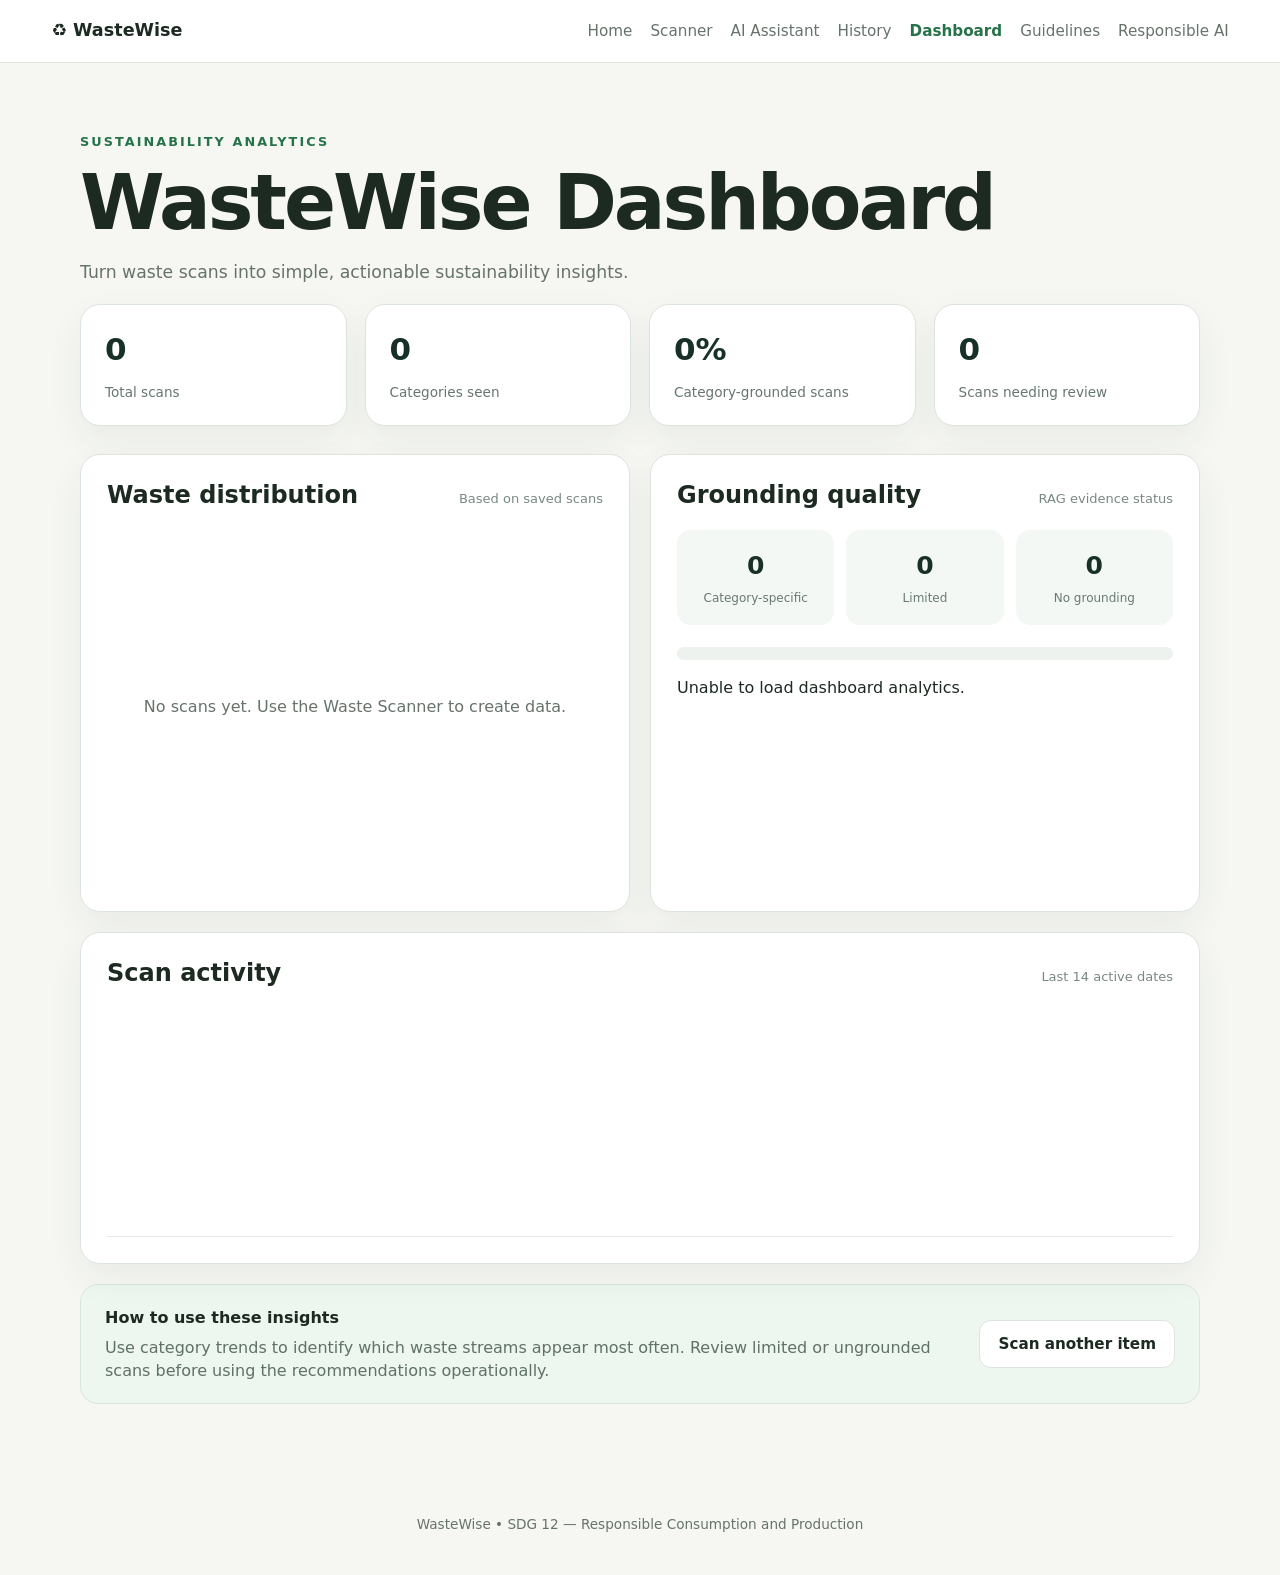
==== frontend/dashboard.html @ 445946f4 "Add WasteWise AI application" ====
<!DOCTYPE html>
<html lang="en">
<head>
  <meta charset="UTF-8" />
  <meta name="viewport" content="width=device-width, initial-scale=1.0" />
  <title>Dashboard • WasteWise</title>
  <link rel="stylesheet" href="css/style.css" />
</head>
<body>
  <header class="topbar">
    <div class="brand">♻ <span>WasteWise</span></div>
    <nav>
    <a href="index.html">Home</a>
    <a href="scanner.html">Scanner</a>
    <a href="assistant.html">AI Assistant</a>
    <a href="history.html">History</a>
    <a class="active" href="dashboard.html">Dashboard</a>
    <a href="guidelines.html">Guidelines</a>
    <a href="responsible-ai.html">Responsible AI</a>
  </nav>
  </header>

  <main class="container page dashboard-page">
    <p class="eyebrow">SUSTAINABILITY ANALYTICS</p>
    <h1>WasteWise Dashboard</h1>
    <p class="subtitle">Turn waste scans into simple, actionable sustainability insights.</p>

    <section class="stats dashboard-stats">
      <div class="metric-card"><strong id="totalScans">0</strong><span>Total scans</span></div>
      <div class="metric-card"><strong id="categoriesSeen">0</strong><span>Categories seen</span></div>
      <div class="metric-card"><strong id="groundingRate">0%</strong><span>Category-grounded scans</span></div>
      <div class="metric-card"><strong id="reviewRequired">0</strong><span>Scans needing review</span></div>
    </section>

    <section class="dashboard-grid">
      <article class="card analytics-card">
        <div class="card-heading"><h2>Waste distribution</h2><span id="distributionNote">Based on saved scans</span></div>
        <div id="categoryBars" class="bar-list"></div>
        <div id="categoryEmpty" class="empty-state hidden"><p>No scans yet. Use the Waste Scanner to create data.</p></div>
      </article>

      <article class="card analytics-card">
        <div class="card-heading"><h2>Grounding quality</h2><span>RAG evidence status</span></div>
        <div class="quality-grid">
          <div><strong id="specificCount">0</strong><span>Category-specific</span></div>
          <div><strong id="limitedCount">0</strong><span>Limited</span></div>
          <div><strong id="noneCount">0</strong><span>No grounding</span></div>
        </div>
        <div class="quality-track"><div id="groundingFill" class="quality-fill"></div></div>
        <p id="qualityText" class="muted">Run scans to see grounding quality.</p>
      </article>

      <article class="card analytics-card full-width">
        <div class="card-heading"><h2>Scan activity</h2><span>Last 14 active dates</span></div>
        <div id="dailyChart" class="daily-chart"></div>
        <div id="dailyEmpty" class="empty-state hidden"><p>No scan activity available yet.</p></div>
      </article>
    </section>

    <section class="dashboard-note">
      <div>
        <strong>How to use these insights</strong>
        <p>Use category trends to identify which waste streams appear most often. Review limited or ungrounded scans before using the recommendations operationally.</p>
      </div>
      <a class="btn secondary" href="scanner.html">Scan another item</a>
    </section>
  </main>

  <footer><p>WasteWise • SDG 12 — Responsible Consumption and Production</p></footer>
  <script src="js/dashboard.js"></script>
</body>
</html>
---- frontend/css/style.css ----
:root {
  --bg: #f6f7f2;
  --surface: #ffffff;
  --text: #1d2a22;
  --muted: #66736b;
  --line: #dde4de;
  --accent: #26734a;
  --accent-dark: #1c5c3a;
  --soft: #e9f3eb;
  --danger: #a33a2c;
  --warning-bg: #fff8e8;
  --warning-border: #ead1a2;
  --warning-text: #6f5324;
  font-family: Inter, system-ui, -apple-system, BlinkMacSystemFont, "Segoe UI", sans-serif;
}

*,
*::before,
*::after { box-sizing: border-box; }

html { scroll-behavior: smooth; }

body {
  margin: 0;
  min-width: 320px;
  background: var(--bg);
  color: var(--text);
  overflow-x: hidden;
  line-height: 1.45;
  -webkit-text-size-adjust: 100%;
}

img,
svg { max-width: 100%; }

button,
input { font: inherit; }

button { -webkit-tap-highlight-color: transparent; }

a { color: inherit; text-decoration: none; }

a:focus-visible,
button:focus-visible,
input:focus-visible,
label:focus-visible {
  outline: 3px solid rgba(38, 115, 74, .25);
  outline-offset: 2px;
}

.topbar {
  position: sticky;
  top: 0;
  z-index: 20;
  display: flex;
  align-items: center;
  justify-content: space-between;
  gap: 20px;
  width: 100%;
  padding: 14px clamp(16px, 4vw, 72px);
  background: rgba(255, 255, 255, .96);
  border-bottom: 1px solid var(--line);
  backdrop-filter: blur(10px);
}

.brand {
  flex: 0 0 auto;
  white-space: nowrap;
  font-weight: 800;
  font-size: clamp(1rem, 1.7vw, 1.1rem);
}

.topbar nav {
  display: flex;
  align-items: center;
  justify-content: flex-end;
  gap: 18px;
  flex-wrap: wrap;
  min-width: 0;
  color: var(--muted);
  font-size: .95rem;
}

.topbar nav a {
  padding: 6px 0;
  white-space: nowrap;
}

.topbar nav a:hover,
.topbar nav .active { color: var(--accent); font-weight: 700; }

.container {
  width: min(1120px, calc(100% - 40px));
  margin-inline: auto;
}

.hero {
  min-height: calc(100svh - 72px);
  display: grid;
  grid-template-columns: minmax(0, 1.15fr) minmax(300px, .85fr);
  gap: clamp(36px, 7vw, 80px);
  align-items: center;
  padding: clamp(44px, 7vw, 80px) 0;
}

.eyebrow {
  color: var(--accent);
  font-size: .8rem;
  font-weight: 800;
  letter-spacing: .16em;
  margin: 0 0 12px;
}

h1 {
  margin: 0;
  font-size: clamp(2.4rem, 6vw, 4.8rem);
  line-height: 1.02;
  letter-spacing: -.04em;
  overflow-wrap: anywhere;
}

h2,
h3 { line-height: 1.2; }

.subtitle,
.page-heading p {
  color: var(--muted);
  font-size: clamp(1rem, 1.8vw, 1.08rem);
  line-height: 1.6;
  max-width: 680px;
}

.actions {
  display: flex;
  gap: 12px;
  flex-wrap: wrap;
  margin: 28px 0;
}

.btn {
  display: inline-flex;
  justify-content: center;
  align-items: center;
  min-height: 46px;
  border: 0;
  border-radius: 12px;
  padding: 12px 18px;
  cursor: pointer;
  font-weight: 750;
  font-size: .95rem;
  transition: transform .15s ease, background-color .15s ease, border-color .15s ease;
}

.btn:hover { transform: translateY(-1px); }
.btn.primary { background: var(--accent); color: #fff; }
.btn.primary:hover { background: var(--accent-dark); }
.btn.secondary { background: var(--surface); border: 1px solid var(--line); }
.btn:disabled { opacity: .5; cursor: not-allowed; transform: none; }
.full { width: 100%; margin-top: 18px; }

.stats {
  display: flex;
  gap: clamp(18px, 4vw, 34px);
  flex-wrap: wrap;
  margin-top: 40px;
}

.stats div { display: grid; gap: 4px; min-width: 92px; }
.stats strong { font-size: 1.5rem; }
.stats span { color: var(--muted); font-size: .85rem; }

.feature-card,
.panel,
.category-card,
.card,
.metric-card {
  background: var(--surface);
  border: 1px solid var(--line);
  box-shadow: 0 14px 36px rgba(38, 58, 45, .06);
}

.feature-card,
.panel,
.category-card,
.card,
.metric-card { border-radius: 20px; }

.feature-card { padding: clamp(24px, 4vw, 38px); }
.feature-icon { font-size: clamp(2.5rem, 6vw, 3.5rem); margin-bottom: 20px; }
.feature-card h2 { margin: 0 0 8px; }
.feature-card p { color: var(--muted); line-height: 1.6; }
.text-link { color: var(--accent); font-weight: 750; }

.page { padding: clamp(40px, 6vw, 64px) 0 72px; }
.page-heading { margin-bottom: 30px; }
.page-heading h1 { font-size: clamp(2.25rem, 5vw, 3.7rem); }

.scanner-grid {
  display: grid;
  grid-template-columns: repeat(2, minmax(0, 1fr));
  gap: 24px;
  align-items: stretch;
}

.panel { padding: clamp(20px, 3vw, 26px); min-width: 0; }

.upload-box {
  min-height: 300px;
  border: 2px dashed #cfdad1;
  border-radius: 16px;
  display: grid;
  place-items: center;
  align-content: center;
  text-align: center;
  cursor: pointer;
  padding: 22px;
  background: #fbfcfa;
  transition: border-color .15s ease, background-color .15s ease;
}

.upload-box:hover { border-color: var(--accent); background: var(--soft); }
.upload-icon { font-size: 3rem; }
.upload-box h2 { margin: 12px 0 6px; }
.upload-box p { margin: 0; color: var(--muted); }

.preview {
  display: block;
  width: 100%;
  height: min(320px, 42vw);
  min-height: 220px;
  object-fit: contain;
  border-radius: 14px;
  margin-top: 18px;
  background: #f1f4f1;
}

.hidden { display: none !important; }
.status { min-height: 22px; margin: 12px 0 0; color: var(--muted); font-size: .9rem; }
.status.error { color: var(--danger); }
.panel-title { font-weight: 800; margin-bottom: 18px; }

.empty-state {
  min-height: 355px;
  display: grid;
  place-items: center;
  text-align: center;
  color: var(--muted);
  align-content: center;
  gap: 8px;
}

.empty-state div { font-size: 3rem; }

.result-row {
  display: flex;
  justify-content: space-between;
  align-items: flex-start;
  gap: 18px;
  padding: 15px 0;
  border-bottom: 1px solid var(--line);
}

.result-row span,
.result-block span { color: var(--muted); }
.result-row strong { max-width: 60%; text-align: right; overflow-wrap: anywhere; }
.result-block { padding: 18px 0; }
.result-block p { line-height: 1.5; }

.recommendation {
  background: var(--soft);
  border-radius: 14px;
  padding: 18px;
  margin-top: 6px;
}

.recommendation span { font-weight: 800; }
.recommendation p { line-height: 1.55; margin: 10px 0 8px; overflow-wrap: anywhere; }
.recommendation small { color: var(--muted); display: block; line-height: 1.45; }

.narrow { width: min(800px, calc(100% - 40px)); }

.chat-panel { padding: 18px; }

.messages {
  min-height: 430px;
  max-height: 55svh;
  overflow-y: auto;
  padding: 10px;
  display: flex;
  flex-direction: column;
  gap: 10px;
  overscroll-behavior: contain;
}

.message {
  max-width: min(80%, 680px);
  padding: 12px 14px;
  border-radius: 14px;
  line-height: 1.5;
  overflow-wrap: anywhere;
  word-break: break-word;
}

.message.assistant { background: var(--soft); align-self: flex-start; }
.message.user { background: var(--accent); color: #fff; align-self: flex-end; }

.chat-form {
  display: flex;
  gap: 10px;
  border-top: 1px solid var(--line);
  padding-top: 15px;
}

.chat-form input {
  flex: 1 1 auto;
  min-width: 0;
  border: 1px solid var(--line);
  border-radius: 12px;
  padding: 13px;
  font: inherit;
}

.category-grid {
  display: grid;
  grid-template-columns: repeat(4, minmax(0, 1fr));
  gap: 18px;
}

.category-card { padding: 22px; }
.category-card h3 { margin: 10px 0 7px; }
.category-card p { color: var(--muted); font-size: .92rem; line-height: 1.5; }

footer { text-align: center; padding: 26px 16px; color: var(--muted); font-size: .85rem; }

.source-card {
  margin-top: 4px;
  align-self: flex-start;
  width: 100%;
  max-width: 80%;
  background: #f8fbf8;
  border: 1px solid var(--line);
  border-radius: 14px;
  padding: 12px 14px;
}

.source-card > strong { display: block; margin-bottom: 8px; }
.source-item { display: flex; justify-content: space-between; gap: 14px; align-items: center; padding: 7px 0; border-top: 1px solid var(--line); font-size: .9rem; }
.source-item:first-of-type { border-top: 0; }
.source-item a { color: var(--accent); font-weight: 700; overflow-wrap: anywhere; }

.table-panel { overflow: hidden; }
.table-wrap { overflow-x: auto; -webkit-overflow-scrolling: touch; }
table { width: 100%; min-width: 680px; border-collapse: collapse; }
th, td { text-align: left; padding: 14px 12px; border-bottom: 1px solid var(--line); white-space: nowrap; }
th { color: var(--muted); font-size: .84rem; font-weight: 800; }
.badge { display: inline-flex; padding: 6px 9px; border-radius: 999px; background: var(--soft); color: var(--accent-dark); font-size: .8rem; font-weight: 800; }
.empty-state.compact { min-height: 180px; }

.review-box {
  margin-top: 12px;
  padding: 13px 15px;
  border-radius: 12px;
  border: 1px solid var(--warning-border);
  background: var(--warning-bg);
  color: var(--warning-text);
  line-height: 1.45;
}

.review-box strong { display: block; margin-bottom: 6px; }
.review-box ul { margin: 6px 0 0 18px; padding: 0; }

/* Dashboard */
.dashboard-page { padding-top: clamp(44px, 7vw, 70px); }
.dashboard-stats { margin: 0 0 28px; }
.dashboard-page .dashboard-stats { display: grid; grid-template-columns: repeat(4, minmax(0, 1fr)); gap: 18px; }
.metric-card { padding: 22px 24px; }
.metric-card strong { display: block; font-size: clamp(1.7rem, 3vw, 31px); color: #183128; overflow-wrap: anywhere; }
.metric-card span { color: #66766f; margin-top: 7px; display: block; }

.dashboard-grid { display: grid; grid-template-columns: repeat(2, minmax(0, 1fr)); gap: 20px; }
.card { padding: 26px; }
.full-width { grid-column: 1 / -1; }
.card-heading { display: flex; justify-content: space-between; gap: 18px; align-items: baseline; margin-bottom: 20px; }
.card-heading h2 { margin: 0; }
.card-heading span { color: #7a8982; font-size: 13px; }
.bar-list { display: flex; flex-direction: column; gap: 16px; }
.bar-label { display: flex; justify-content: space-between; gap: 12px; margin-bottom: 7px; color: #31453d; }
.bar-track { height: 11px; background: #edf2ee; border-radius: 999px; overflow: hidden; }
.bar-fill { height: 100%; background: #257b50; border-radius: 999px; }
.quality-grid { display: grid; grid-template-columns: repeat(3, minmax(0, 1fr)); gap: 12px; }
.quality-grid > div { background: #f4f8f4; border-radius: 14px; padding: 18px 14px; text-align: center; }
.quality-grid strong { display: block; font-size: 25px; color: #183128; }
.quality-grid span { display: block; color: #697a72; font-size: 12px; margin-top: 6px; }
.quality-track { height: 13px; background: #edf2ee; border-radius: 999px; overflow: hidden; margin: 22px 0 12px; }
.quality-fill { height: 100%; width: 0; background: #257b50; border-radius: 999px; transition: width .5s ease; }
.daily-chart { min-height: 230px; display: flex; align-items: flex-end; gap: 13px; padding: 12px 5px 5px; border-bottom: 1px solid #e4eae5; overflow-x: auto; }
.day-column { flex: 1 0 32px; min-width: 32px; height: 220px; display: flex; flex-direction: column; align-items: center; justify-content: flex-end; }
.day-value { font-size: 12px; color: #4b6259; margin-bottom: 6px; }
.day-bar-wrap { width: 100%; height: 160px; display: flex; align-items: flex-end; justify-content: center; }
.day-bar { width: min(34px, 65%); min-height: 8px; background: #257b50; border-radius: 9px 9px 0 0; }
.day-label { margin-top: 9px; font-size: 11px; color: #73827b; text-align: center; white-space: nowrap; }
.dashboard-note { margin-top: 20px; background: #edf6ef; border: 1px solid #d7e8da; border-radius: 18px; padding: 21px 24px; display: flex; justify-content: space-between; align-items: center; gap: 20px; }
.dashboard-note p { margin: 6px 0 0; color: #5f7168; max-width: 850px; }

@media (max-width: 1050px) {
  .topbar { align-items: flex-start; }
  .topbar nav { gap: 12px 16px; }
  .container { width: min(100% - 32px, 1120px); }
  .dashboard-page .dashboard-stats { grid-template-columns: repeat(2, minmax(0, 1fr)); }
  .category-grid { grid-template-columns: repeat(2, minmax(0, 1fr)); }
}

@media (max-width: 850px) {
  .topbar {
    position: sticky;
    align-items: flex-start;
    flex-direction: column;
    gap: 10px;
    padding-block: 12px;
  }

  .topbar nav {
    width: 100%;
    justify-content: flex-start;
    flex-wrap: nowrap;
    overflow-x: auto;
    padding-bottom: 2px;
    scrollbar-width: thin;
  }

  .hero,
  .scanner-grid,
  .dashboard-grid { grid-template-columns: 1fr; }

  .hero {
    min-height: auto;
    padding-top: 44px;
  }

  .feature-card { max-width: 720px; }
  .full-width { grid-column: auto; }
}

@media (max-width: 600px) {
  .container,
  .narrow { width: min(100% - 24px, 1120px); }
  .page { padding-top: 34px; }
  .page-heading { margin-bottom: 24px; }
  .page-heading h1 { font-size: clamp(2rem, 12vw, 3rem); }
  h1 { font-size: clamp(2.2rem, 12vw, 3.6rem); }

  .actions,
  .chat-form { flex-direction: column; }
  .actions .btn,
  .chat-form .btn { width: 100%; }

  .stats { gap: 18px; margin-top: 28px; }
  .scanner-grid { gap: 16px; }
  .panel { padding: 18px; border-radius: 16px; }
  .upload-box { min-height: 240px; }
  .preview { height: 260px; min-height: 180px; }
  .empty-state { min-height: 280px; }

  .result-row { gap: 12px; }
  .result-row strong { max-width: 55%; }
  .message { max-width: 92%; }
  .messages { min-height: 360px; max-height: 58svh; padding-inline: 4px; }

  .category-grid { grid-template-columns: 1fr; }
  .category-card { padding: 18px; }

  .dashboard-page .dashboard-stats { grid-template-columns: 1fr; }
  .card { padding: 18px; }
  .quality-grid { grid-template-columns: 1fr; }
  .card-heading { align-items: flex-start; flex-direction: column; gap: 6px; }
  .dashboard-note { flex-direction: column; align-items: stretch; padding: 18px; }
  .dashboard-note .btn { width: 100%; }

  .daily-chart { gap: 7px; }
  .source-card { max-width: 100%; }
}

@media (max-width: 400px) {
  .topbar nav { gap: 10px 14px; font-size: .9rem; }
  .eyebrow { font-size: .74rem; }
  .upload-box { min-height: 210px; padding: 16px; }
  .preview { height: 230px; }
  .metric-card { padding: 18px; }
}

@media (prefers-reduced-motion: reduce) {
  html { scroll-behavior: auto; }
  *, *::before, *::after { transition: none !important; animation: none !important; }
}
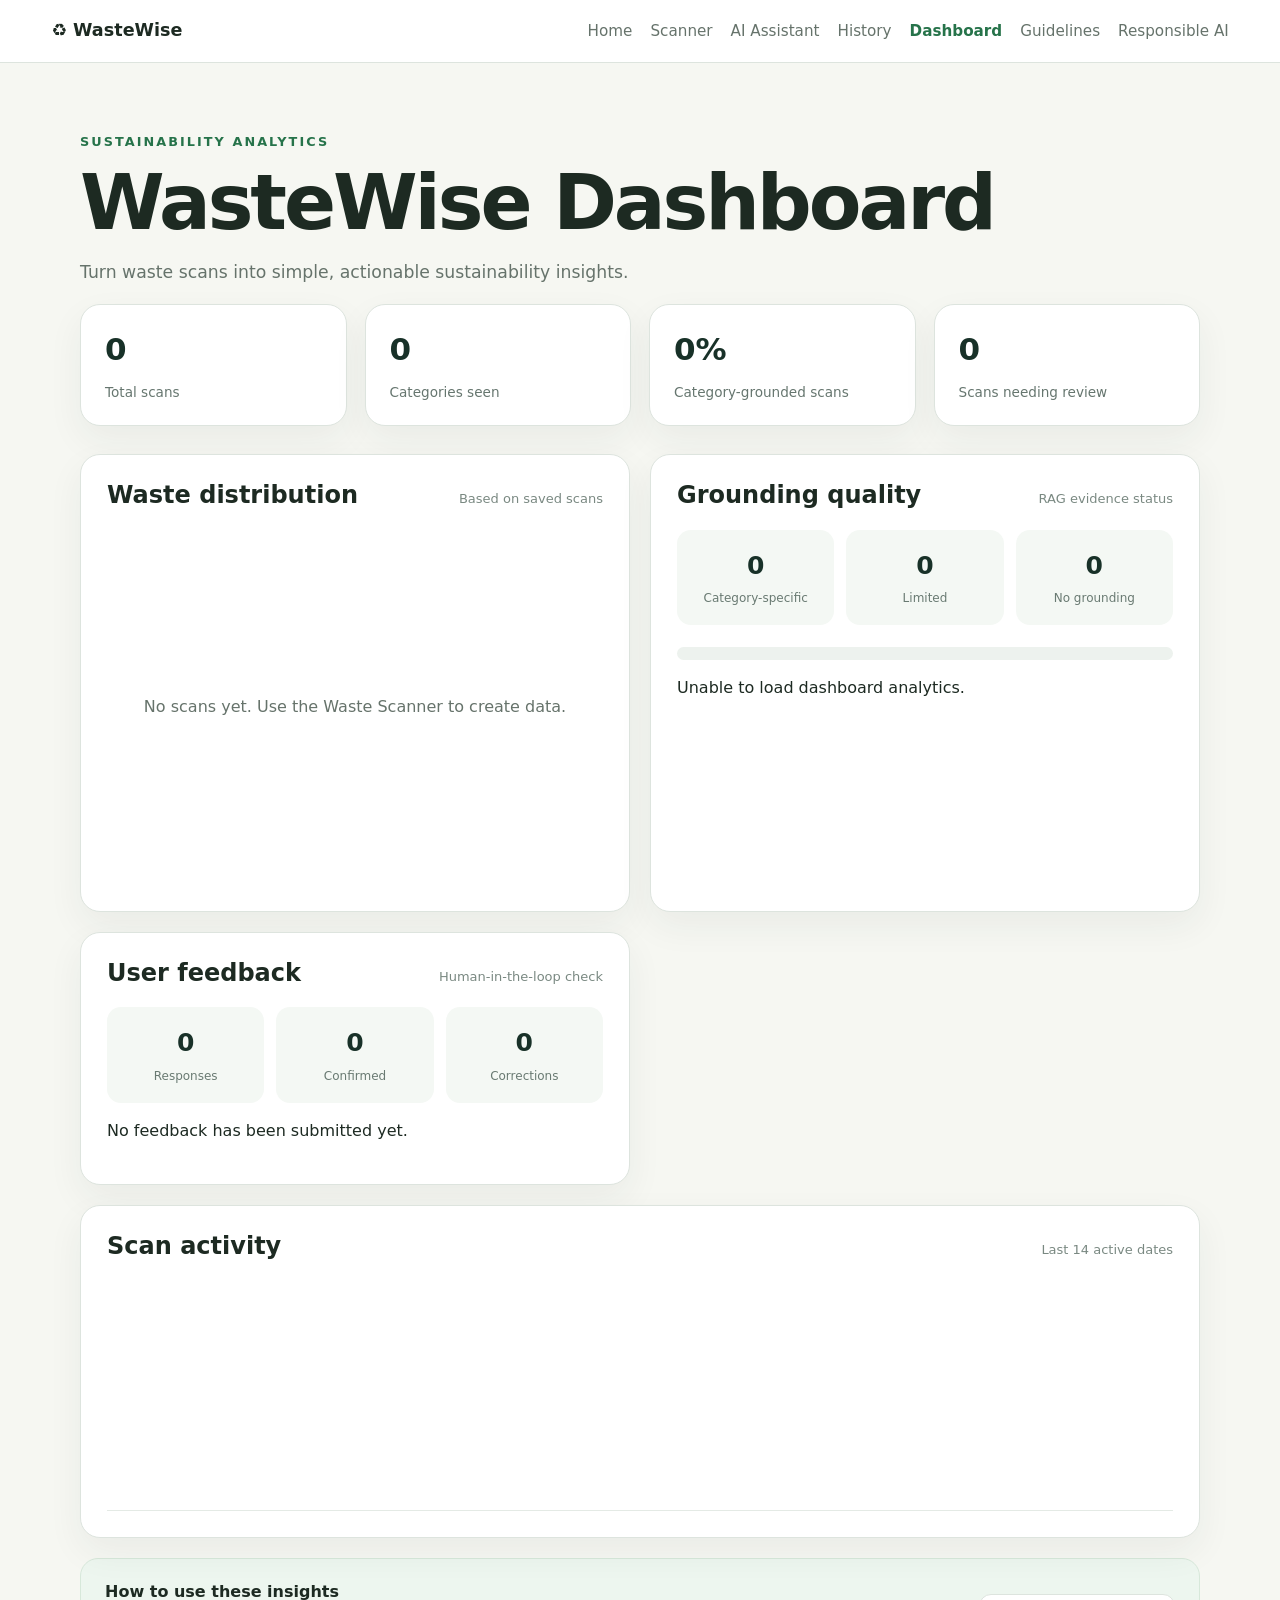
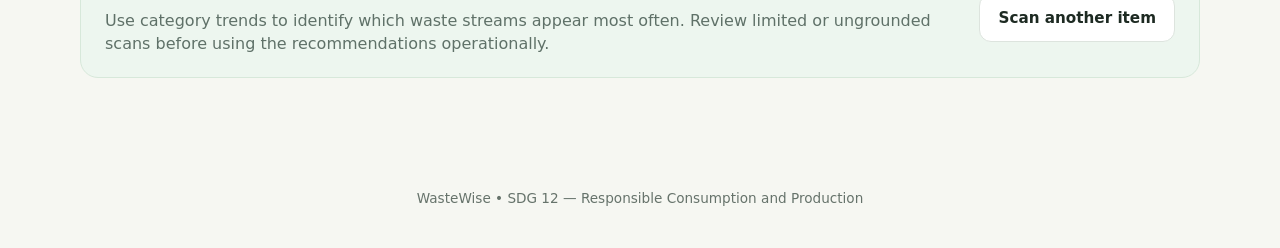
==== commit e3bfdd3e: "add human-in-the-loop feedback" ====
--- a/frontend/dashboard.html
+++ b/frontend/dashboard.html
@@ -50,6 +50,16 @@
         <p id="qualityText" class="muted">Run scans to see grounding quality.</p>
       </article>
 
+      <article class="card analytics-card">
+        <div class="card-heading"><h2>User feedback</h2><span>Human-in-the-loop check</span></div>
+        <div class="quality-grid">
+          <div><strong id="feedbackTotal">0</strong><span>Responses</span></div>
+          <div><strong id="feedbackCorrect">0</strong><span>Confirmed</span></div>
+          <div><strong id="feedbackIncorrect">0</strong><span>Corrections</span></div>
+        </div>
+        <p id="feedbackText" class="muted">No feedback has been submitted yet.</p>
+      </article>
+
       <article class="card analytics-card full-width">
         <div class="card-heading"><h2>Scan activity</h2><span>Last 14 active dates</span></div>
         <div id="dailyChart" class="daily-chart"></div>
--- a/frontend/css/style.css
+++ b/frontend/css/style.css
@@ -492,3 +492,28 @@
   html { scroll-behavior: auto; }
   *, *::before, *::after { transition: none !important; animation: none !important; }
 }
+
+/* Human-in-the-loop feedback */
+.feedback-box {
+  margin-top: 16px;
+  padding: 16px;
+  border: 1px solid var(--line);
+  border-radius: 14px;
+  background: #fff;
+}
+.feedback-question { display: grid; gap: 3px; }
+.feedback-question span { color: var(--muted); font-size: .86rem; }
+.feedback-actions { display: flex; gap: 10px; margin-top: 12px; }
+.feedback-actions .btn { min-height: 40px; }
+.correction-form { margin-top: 12px; padding-top: 12px; border-top: 1px solid var(--line); }
+.correction-form label { display: block; color: var(--muted); font-size: .88rem; margin-bottom: 7px; }
+.correction-row { display: flex; gap: 10px; align-items: center; }
+.correction-row select { flex: 1; min-width: 0; padding: 11px 12px; border: 1px solid var(--line); border-radius: 11px; background: #fff; color: var(--text); }
+.feedback-status { margin-top: 9px; color: var(--muted); font-size: .86rem; min-height: 20px; }
+
+@media (max-width: 600px) {
+  .feedback-actions { flex-direction: column; }
+  .feedback-actions .btn { width: 100%; }
+  .correction-row { flex-direction: column; align-items: stretch; }
+  .correction-row .btn { width: 100%; }
+}
